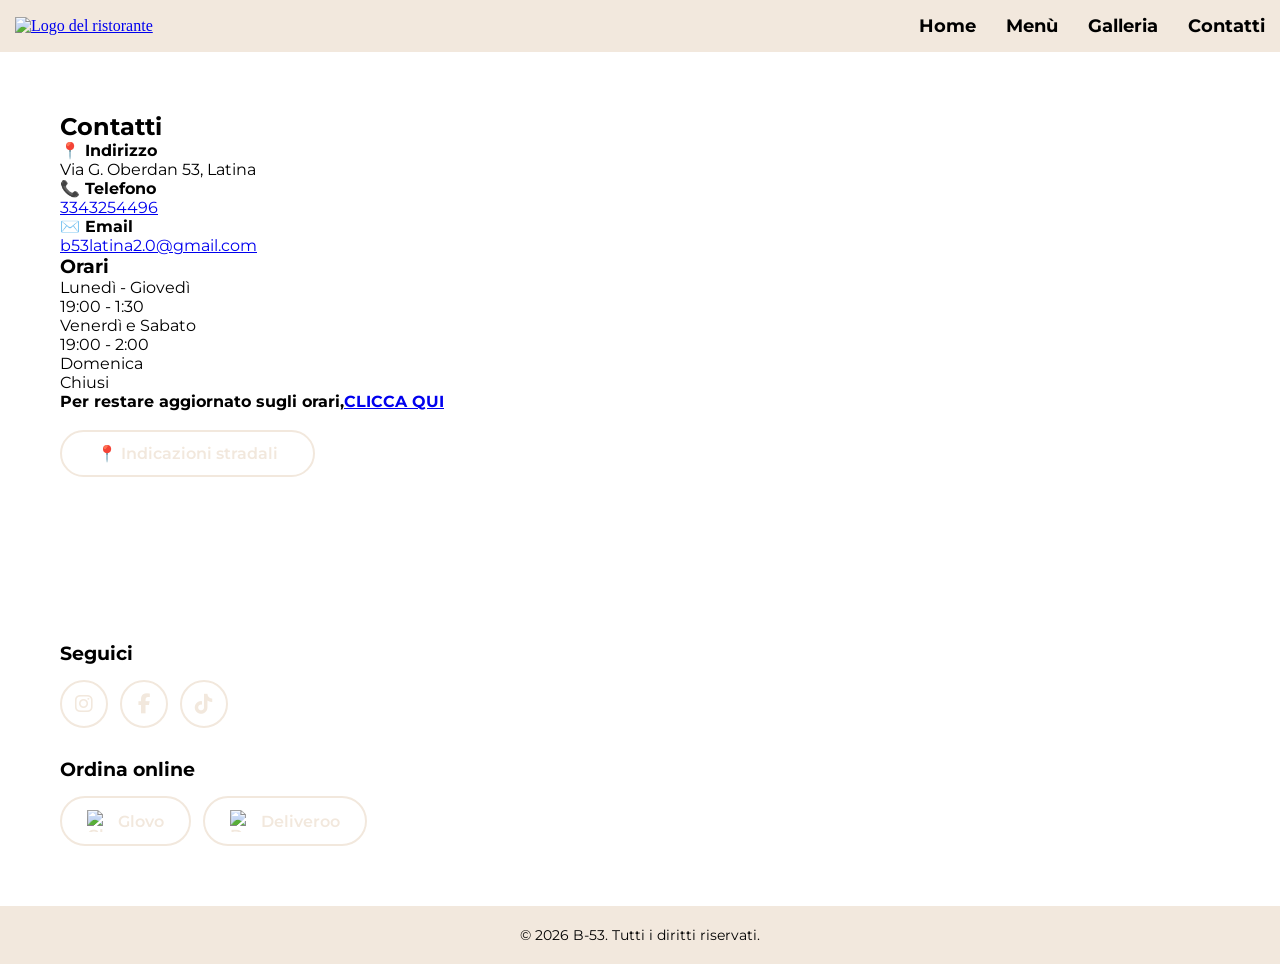
==== contatti.html @ 69b1971d "Add files via upload" ====
<!DOCTYPE html>
<html lang="it">
<head>
    <meta charset="UTF-8">
    <meta name="viewport" content="width=device-width, initial-scale=1.0">
    <link rel="stylesheet" href="https://cdnjs.cloudflare.com/ajax/libs/font-awesome/6.5.2/css/all.min.css">
    <title>B-53 | Contatti</title>
    <link rel="stylesheet" href="style.css">
</head> 

<body>  
    <header>    
        <nav class="navbar">
            <a href="index.html" class="logo">
                <img src="img/logo.png" alt="Logo del ristorante">
            </a>
            
            <ul class="nav-links">
                <li><a href="index.html">Home</a></li>
                <li><a href="menu.html">Menù</a></li>
                <li><a href="galleria.html">Galleria</a></li>
                <li><a href="contatti.html">Contatti</a></li>
            </ul>

            <div class="hamburger" id="hamburger">
                <span class="bar"></span>
                <span class="bar"></span>
                <span class="bar"></span>
            </div>
        </nav>
    </header>
 <script src="script.js"></script>

 <section class="contatti">
    <div class="info-contatti">
        <h2>Contatti</h2>

        <p><strong>📍 Indirizzo</strong><br>
        Via G. Oberdan 53, Latina</p>

        <p><strong>📞 Telefono</strong><br>
        <a href="tel:+393343254496">3343254496</a></p>

        <p><strong>✉️ Email</strong><br>
        <a href="mailto:b53latina2.0@gmail.com">b53latina2.0@gmail.com</a></p>

        <h3>Orari</h3>
        <p>
            Lunedì - Giovedì<br>
            19:00 - 1:30<br>
            Venerdì e Sabato<br>
            19:00 - 2:00<br>
            Domenica<br>
            Chiusi
        </p>

        <h4>Per restare aggiornato sugli orari,<a href="https://share.google/dBW0TLQTPuw51PBXa">CLICCA QUI</a></h4> <br>

        <a class="btn-maps"
           href="https://maps.app.goo.gl/AAS7L4aqoZqNnjse6"
           target="_blank">
            📍 Indicazioni stradali
        </a>
    </div>

    <div class="mappa">
        <!-- IFRAME DI GOOGLE MAPS -->
        <iframe src="https://www.google.com/maps/embed?pb=!1m18!1m12!1m3!1d2989.6521960547398!2d12.902539875538256!3d41.468458290963426!2m3!1f0!2f0!3f0!3m2!1i1024!2i768!4f13.1!3m3!1m2!1s0x13250c87623c914f%3A0x40299b32f0e936fd!2sB-53%20Locale%20con%20Cucina!5e0!3m2!1sit!2sit!4v1787313502764!5m2!1sit!2sit" width="600" height="450" style="border:0;" allowfullscreen="" loading="lazy" referrerpolicy="strict-origin-when-cross-origin">
        </iframe>
    </div>
  

    <se class="social-delivery">

        <h3>Seguici</h3>

        <div class="social-links">

            <a href="https://www.instagram.com/b53latina?utm_source=ig_web_button_share_sheet&igsi=ZDNlZDc0MzIxNw=="
               target="_blank"
               rel="noopener noreferrer"
               aria-label="Instagram">

                <i class="fa-brands fa-instagram"></i>

            </a>

            <a href="https://www.facebook.com/B53latina"
               target="_blank"
               rel="noopener noreferrer"
               aria-label="Facebook">

                <i class="fa-brands fa-facebook-f"></i>

            </a>

            <a href="https://www.tiktok.com/@b53latina?_r=1&_t=ZN-994KVNEhxqg"
                target="_blank"
                rel="noopener noreferrer"
                aria-label="TikTok">

                <i class="fa-brands fa-tiktok"></i>

            </a>

        </div>


        <h3>Ordina online</h3>

        <div class="delivery-links">

            <a href="https://glovo.go.link/open?link_type=store&store_id=563261&adjust_t=s321jkn"
               target="_blank"
               rel="noopener noreferrer">

                <img src="img/loghi-contatti/glovo-green.svg"
                     alt="Glovo">

                <span>Glovo</span>

            </a>

            <a href="https://deliveroo.it/menu/roma/latina/b-53-locale-con-cucina-via-oberdan-53?utm_campaign=organic&utm_medium=referrer&utm_source=menu_share"
               target="_blank"
               rel="noopener noreferrer">

                <img src="img/loghi-contatti/deliveroo-blue.svg"
                     alt="Deliveroo">

                <span>Deliveroo</span>

            </a>

        </div>

    </section>


 <footer class="footer">
    <p>&copy; 2026 B-53. Tutti i diritti riservati.</p>
 </footer>
</body>
</html>
---- style.css ----
@import url('https://fonts.googleapis.com/css2?family=Montserrat:wght@400;700&display=swap'); 

/*Elimina margini*/
* {
    margin: 0;
    padding: 0;
    box-sizing: border-box;
}

body {
    margin: 0;
}

/*Barra di navigazione*/
.navbar {
    display: flex;
    justify-content: space-between;
    align-items: center;
    background-color: #F2E8DD;
    opacity: 1;
    width: 100%;
    padding: 15px 15px
}

/*Logo*/
.logo img {
    height: 70px;
   
}

/*Lista dei link*/
.nav-links {
    list-style: none;
    display: flex;
    gap:30px; 
}

/*Link*/
.nav-links a {
    text-decoration: none;
    color: #000;
    font-size: 18px;
    font-weight: bold;
    font-family: 'Montserrat', serif;
    transition: color 0.7s ease;
}

.nav-links a:hover {
    color: 	#8B8970;
}

/*Hamburger menu*/
.hamburger {
    display:none;
    font-size: 30px;
    background: none;
    border: none;
    cursor: pointer;
}

.hamburger {
    display: none;
    cursor: pointer;
}
.bar {
    display: block;
    width: 25px;
    height: 3px;
    margin: 5px auto;
    -webkit-transition: all 0.3s ease-in-out;
    transition: all 0.3s ease-in-out;
    background-color: #000;
}
 /*Titolo home*/
.titolo-home {
    display: flex;
    align-items: center;
    text-align: center;
    margin: 40px 0;
    font-family: 'Montserrat', sans-serif;
    font-size: 24px;
    line-height: 1.5;
    color: #000;
}

.titolo-home::before,
.titolo-home::after {
    content: "";
    width: 150px;
    height: 2px;
    background-color:#F2E8DD; 
}

/*Stile per la sezione home*/
.foto-home{ 
    display: flex;
    justify-content: center;
    align-items: center;
    gap: 20px;
    margin: 40px 0;
}

.foto-home img {
    width: 30%;
    height: auto;
    object-fit: cover;
    border-radius: 30px;
}

.testo-home {
    text-align: center;
    margin: 40px 0;
    font-family: 'Montserrat', sans-serif;
    font-size: 18px;
    line-height: 1.5;
    color: #000;
}

/*Bottone menù*/
.menu-home-link {
    display: inline-block;
    padding: 12px 35px;
    border: 2px solid #F2E8DD;
    border-radius: 30px;
    color: #F2E8DD;
    text-decoration: none;
    font-weight: 600;
    transition: 0.3s;;
}

.menu-home-link:hover {
    background-color: #F2E8DD;
    color: #000;
}

/*Footer pagina*/
footer {   
    background-color: #F2E8DD;
    text-align: center;
    padding: 20px 0;
    font-family: 'Montserrat', sans-serif;
    font-size: 14px;
    color: #000;
}

/*Stile cellulare*/
@media (max-width:768px) {
    .hamburger{
        display:block;
    }
    .hamburger.active .bar:nth-child(2) {
        opacity: 0;
    }
    .hamburger.active .bar:nth-child(1) {
        transform: translateY(8px) rotate(45deg);
    }
    .hamburger.active .bar:nth-child(3) {
        transform: translateY(-8px) rotate(-45deg);
    }

    .nav-links {
        position:fixed;
        left:-100%;
        /*per modificare lo spazio tra il menu e la parte superiore della pagina, puoi modificare il valore di top*/
        top:80px;
        gap: 5px;
        flex-direction: column;
        background-color: #F2E8DD; 
        width: 100%;
        text-align: center;
        transition:0.3s;
    }

    .nav-links.a {
        margin: 15px 0;
    }

    .nav-links.active {
        left:0;
    }

    .foto-home {
        display:flex;
        flex-direction: column;
        gap: 20px;
        padding: 15px;
        width: 100%;
        box-sizing: border-box;
    }

    .foto-home img {
        width: 85%;
        height: auto;
        border-radius: 8px;
        object-fit: cover;
    }

    /*1 e 3 foto allineate a sx*/
    .foto-home img:nth-child(odd){
        align-self: flex-start;
    }

    /*Prende la 2 foto e la spinge a dx*/
    .foto-home img:nth-child(even){
        align-self: flex-end;
    }

    /*Ripristina il layout per schermi più larghi*/
@media (min-width: 760px) {
    .foto-home{
        flex-direction: row;
        justify-content: space-between;
    }

    .foto-home img{
        width: 31%;  /*Ritorna alla griglia a 3 colonne affiancate*/
        align-self:auto; 
    }

}
    .testo-home {
        font-size: 16px;
        margin: 20px 0;
    }

    .menu-home-link {
        padding: 10px 25px;
        font-size: 16px;
        text-align: center;
    }

}

/*Stile menù ottimizzato per cellulare*/
/* Contenitore principale */
.menu-container {
  width: 100%;
  max-width: 680px; /* Non diventa mai troppo largo nemmeno su tablet/desktop */
  margin: 0 auto;
  padding: 15px 20px 40px 20px;
  box-sizing: border-box;
  font-family: 'Poppins', sans-serif; /* Font pulito per i testi */
  color: #222222;
}

.carta-vini {
    text-align: center;
    margin: 30px 0 70px;
}

.btn-carta-vini{
    display: inline-block;
    font-family: 'Montserrat', sans-serif;

    padding: 12px 35px;

    border: 2px solid #F2E8DD;
    border-radius: 30px;

    color: #F2E8DD;
    text-decoration: none;

    font-weight: 600;

    transition: 0.3s;
}

.btn-carta-vini:hover {
    background-color: #F2E8DD;
    color: #222;
}

/* Titolo della Categoria (es. ANTIPASTI, PRIMI) */
.categoria-titolo {
  font-family: 'Montserrat', sans-serif;
  font-size: 1.35rem;
  font-weight: 700;
  text-transform: uppercase;
  letter-spacing: 1px;
  color: #111;
  margin-top: 35px;
  margin-bottom: 20px;
  padding-bottom: 8px;
  border-bottom: 2px solid #111; /* Linea elegante sotto la categoria */
  cursor: pointer;
  user-select: none;
  /*Freccia per indicare che la categoria è cliccabile*/
  display: flex;
  justify-content: space-between;
  align-items: center; 
}

.categoria-titolo::after {
  content: '▼'; /* Freccia verso il basso */
  font-size: 0.9rem;
  transition: transform 0.3s ease;
}

.categoria-titolo.aperta::after {
  transform: rotate(180deg); /* Ruota la freccia quando la categoria è aperta */
}

.categoria-piatti {
  display: none; /* Nasconde i piatti inizialmente */
  padding-top: 20px;
}

.categoria-piatti.aperta {
  display: block; /* Mostra i piatti quando la categoria è aperta */
}

/* Singolo Piatto */
.piatto-item {
  margin-bottom: 22px;
  padding-bottom: 12px;
  border-bottom: 1px dashed #e0e0e0; /* Divisore discreto tra un piatto e l'altro */
}

.piatto-item:last-child {
  border-bottom: none; /* Rimuove la linea dall'ultimo piatto di una categoria */
}

/* Riga con Nome e Prezzo */
.piatto-header {
  display: flex;
  justify-content: space-between;
  align-items: baseline; /* Allinea perfettamente il prezzo sulla linea del testo */
  gap: 12px; /* Impedisce al nome e al prezzo di appiccicarsi su schermi piccoli */
}

/* Nome del piatto */
.piatto-nome {
  font-weight: 600;
  font-size: 1.05rem; /* Dimensione ideale per la lettura da cellulare */
  line-height: 1.3;
  color: #1a1a1a;
}

/* Prezzo */
.piatto-prezzo {
  font-weight: 700;
  font-size: 1.05rem;
  color: #000;
  white-space: nowrap; /* Impedisce al prezzo di andare a capo su schermi stretti (es. "12,00 €") */
}

/* Descrizione / Ingredienti */
.piatto-ingredienti {
  margin: 6px 0 0 0;
  font-size: 0.88rem;
  line-height: 1.4;
  color: #666666;
  font-style: italic;
  padding-right: 15px; /* Lascia un po' di respiro sul margine destro */
}

/*Adattamento automatico per tablet e desktop*/
@media (min-width: 768px) {
  .menu-container {
    padding: 30px 0;
  }
  
  .categoria-titolo {
    font-size: 1.6rem;
    margin-top: 50px;
  }

  .piatto-nome, .piatto-prezzo {
    font-size: 1.15rem;
  }
  
  .piatto-ingredienti {
    font-size: 0.95rem;
  }
}


/*Pagina contatti*/
.contatti {
    display: grid;
    grid-template-columns: 1fr 1.4fr;
    gap: 40px;
    max-width: 1200px;
    margin: 0 auto;
    padding: 60px 20px;
    font-family: 'Montserrat', sans-serif;
}

.info-contatti {
    padding: 0;
}

.mappa {
    width: 100%;
    height: 450px;
    overflow: hidden;
    border-radius: 16px;
}

.mappa iframe {
    width: 100%;
    height: 100%;
    border: 0;
}

.btn-maps {
    display: inline-block;

    padding: 12px 35px;

    border: 2px solid #F2E8DD;
    border-radius: 30px;

    color: #F2E8DD;
    text-decoration: none;

    font-weight: 600;

    transition: 0.3s;
}

.btn-maps:hover {
    background-color: #F2E8DD;
    color: #222;
}

/*Smartphone */
@media (max-width: 768px) {
    .contatti {
        grid-template-columns: 1fr;
        gap: 20px;
        padding: 40px 15px;
    }

    .mappa {
        height: 350px;
    }

    .info-contatti {
        padding: 20px;
    }
}

/* SOCIAL e DELIVERY */

.social-delivery {
    margin-top: 40px;
    margin-left: 0;
    padding-left: 0;
    font-family: 'Montserrat', sans-serif;
}

.social-delivery h3 {
    margin-bottom: 15px;
}


/* SOCIAL */

.social-links {
    display: flex;
    gap: 12px;
    margin-bottom: 30px;
}

.social-links a {
    display: flex;
    align-items: center;
    justify-content: center;

    width: 48px;
    height: 48px;

    border: 2px solid #F2E8DD;
    border-radius: 50%;

    color: #F2E8DD;
    text-decoration: none;

    font-size: 20px;

    transition: 0.3s;
}

.social-links a:hover {
    background-color: #F2E8DD;
    color: #222;
}


/* DELIVERY */

.delivery-links {
    display: flex;
    flex-wrap: wrap;
    gap: 12px;
}

.delivery-links a {
    display: inline-flex;
    align-items: center;
    justify-content: center;
    gap: 9px;

    padding: 12px 25px;

    border: 2px solid #F2E8DD;
    border-radius: 30px;

    color: #F2E8DD;
    text-decoration: none;

    font-weight: 600;

    transition: 0.3s;
}

.delivery-links a:hover {
    background-color: #F2E8DD;
    color: #222;
}

.delivery-links img {
    width: 22px;
    height: 22px;
    object-fit: contain;
}


/* SMARPHONE SOCIAL E DELIVERY*/

@media (max-width: 768px) {

    .social-links a {
        width: 45px;
        height: 45px;
    }

    .delivery-links {
        width: 100%;
    }

    .delivery-links a {
        flex: 1;
    }

}


/*GALLERIA*/
.titolo-galleria {

    display: flex;
    align-items: center;
    justify-content: center;
    gap: 15px;
    margin: 45px 15px 20px;
    text-align: center;
    font-family: 'Montserrat', sans-serif;
    font-size: 25px;
    font-weight: 700;
    color: #000;
}


/* Linee ai lati del titolo */

.titolo-galleria::before,
.titolo-galleria::after {

    content: "";
    flex: 1;
    max-width: 120px;
    height: 2px;
    background-color: #F2E8DD;
}


/* =========================================
   TESTO INTRODUTTIVO
========================================= */

.intro-galleria {

    max-width: 600px;
    margin: 0 auto 45px;
    padding: 0 20px;
    text-align: center;
    font-family: 'Montserrat', sans-serif;
    font-size: 16px;
    line-height: 1.6;
    color: #000;
}


/* =========================================
   GALLERIA
========================================= */

.galleria {
    display: flex;
    flex-direction: column;
    gap: 25px;
    width: 100%;
    max-width: 900px;
    margin: 0 auto;
    padding: 0 20px 60px;
}


/* =========================================
   FOTO
========================================= */

.foto-galleria {

    width: 75%;
    overflow: hidden;
    border-radius: 10px;
    cursor: pointer;
}


.foto-galleria img {

    display: block;
    width: 100%;
    height: auto;
    aspect-ratio: 4 / 3;
    object-fit: cover;
    transition: transform 0.5s ease;
}


/* Effetto quando passi sopra con il mouse */

.foto-galleria:hover img {
    transform: scale(1.04);
}


/* Foto alternate */

.foto-galleria:nth-child(odd) {
    align-self: flex-start;
}


.foto-galleria:nth-child(even) {
    align-self: flex-end;
}

/* =========================================
   LIGHTBOX
========================================= */

.lightbox {

    position: fixed;
    inset: 0;
    z-index: 9999;
    display: flex;
    align-items: center;
    justify-content: center;
    background-color: rgba(0, 0, 0, 0.94);
    opacity: 0;
    visibility: hidden;
    transition: opacity 0.3s ease;

}


/* Lightbox aperto */

.lightbox.active {
    opacity: 1;
    visibility: visible;
}

/* =========================================
   IMMAGINE LIGHTBOX
========================================= */

.lightbox-image {
    max-width: 88%;
    max-height: 85vh;
    object-fit: contain;
}

/* =========================================
   BOTTONE CHIUSURA
========================================= */

.lightbox-close {
    position: absolute;
    top: 15px;
    right: 20px;
    border: none;
    background: none;
    color: white;
    font-size: 40px;
    font-family: 'Montserrat', sans-serif;
    font-weight: 300;
    cursor: pointer;
}

/* =========================================
   FRECCE
========================================= */

.lightbox-arrow {
    position: absolute;
    top: 50%;
    transform: translateY(-50%);
    border: none;
    background: none;
    color: white;
    font-size: 45px;
    font-family: 'Montserrat', sans-serif;
    cursor: pointer;
}

.lightbox-prev {
    left: 10px;
}

.lightbox-next {
    right: 10px;
}


/* =========================================
   DESKTOP
========================================= */

@media (min-width: 769px) {

    .titolo-galleria {
        margin-top: 60px;
        font-size: 28px;
    }

    .galleria {
        gap: 35px;
    }

    .foto-galleria {
        width: 55%;
    }

    .foto-galleria:nth-child(odd) {
        align-self: flex-start;
    }

    .foto-galleria:nth-child(even) {
        align-self: flex-end;
    }

}


/* =========================================
   MOBILE
========================================= */

@media (max-width: 768px) {

    .titolo-galleria {

        font-size: 22px;
        gap: 10px;
        margin-top: 35px;
    }

    .titolo-galleria::before,
    .titolo-galleria::after {
        max-width: 50px;
    }

    .intro-galleria {
        font-size: 14px;
        margin-bottom: 35px;

    }

    .galleria {
        padding: 0 15px 50px;
        gap: 20px;
    }

    .foto-galleria {
        width: 85%;
        border-radius: 8px;
    }

    .lightbox-image {
        max-width: 92%;
        max-height: 80vh;
    }

    .lightbox-arrow {
        font-size: 38px;
    }

}
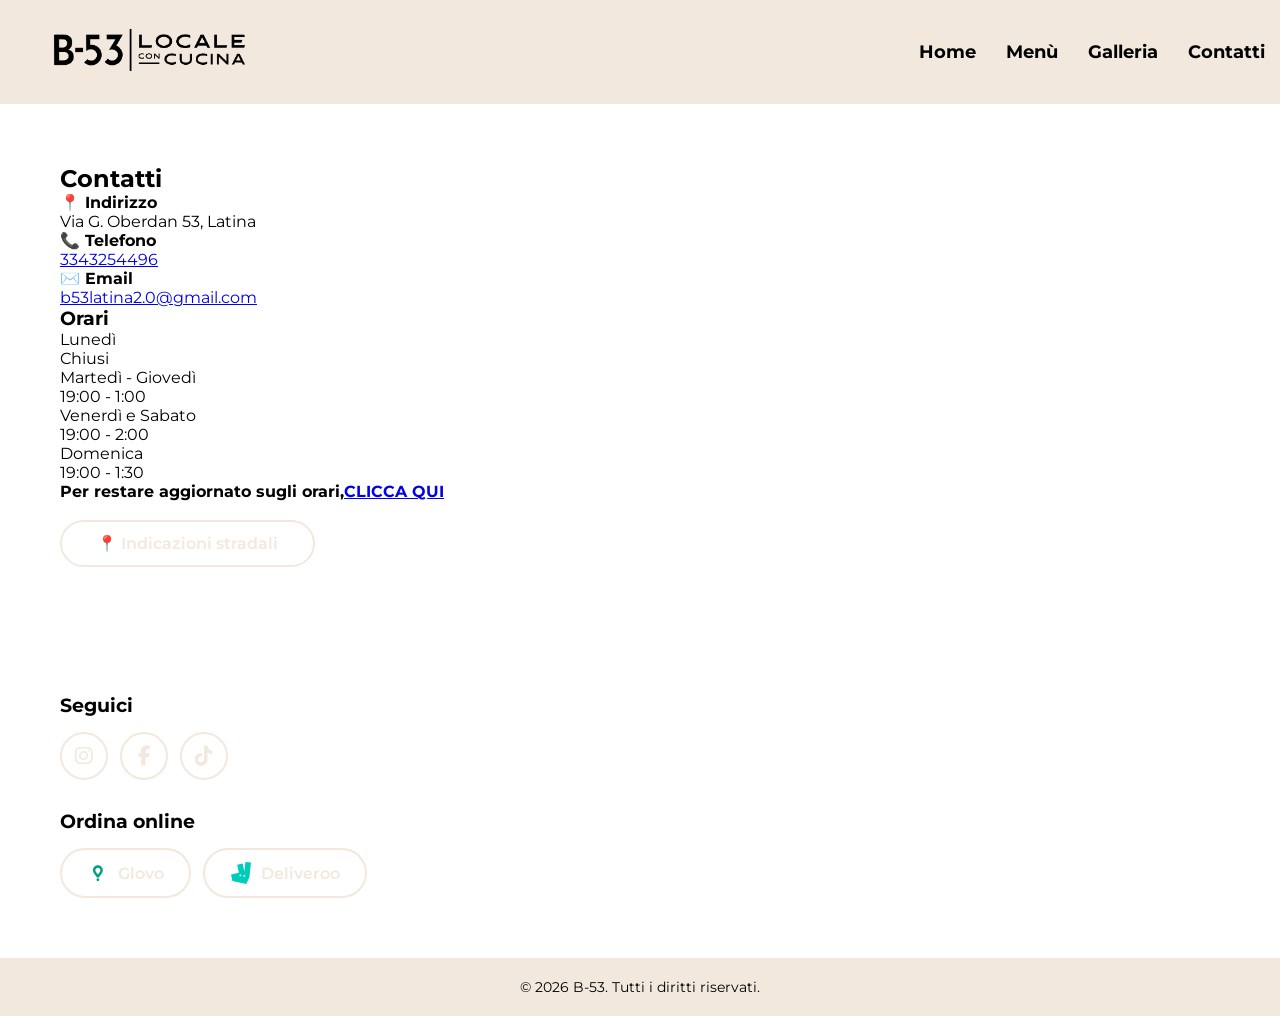
==== commit b9ae42d9: "Update contatti.html" ====
--- a/contatti.html
+++ b/contatti.html
@@ -46,12 +46,14 @@
 
         <h3>Orari</h3>
         <p>
-            Lunedì - Giovedì<br>
-            19:00 - 1:30<br>
+            Lunedì<br>
+            Chiusi<br>
+            Martedì - Giovedì<br>
+            19:00 - 1:00<br>
             Venerdì e Sabato<br>
             19:00 - 2:00<br>
             Domenica<br>
-            Chiusi
+            19:00 - 1:30
         </p>
 
         <h4>Per restare aggiornato sugli orari,<a href="https://share.google/dBW0TLQTPuw51PBXa">CLICCA QUI</a></h4> <br>
@@ -141,4 +143,4 @@
     <p>&copy; 2026 B-53. Tutti i diritti riservati.</p>
  </footer>
 </body>
-</html>+</html>
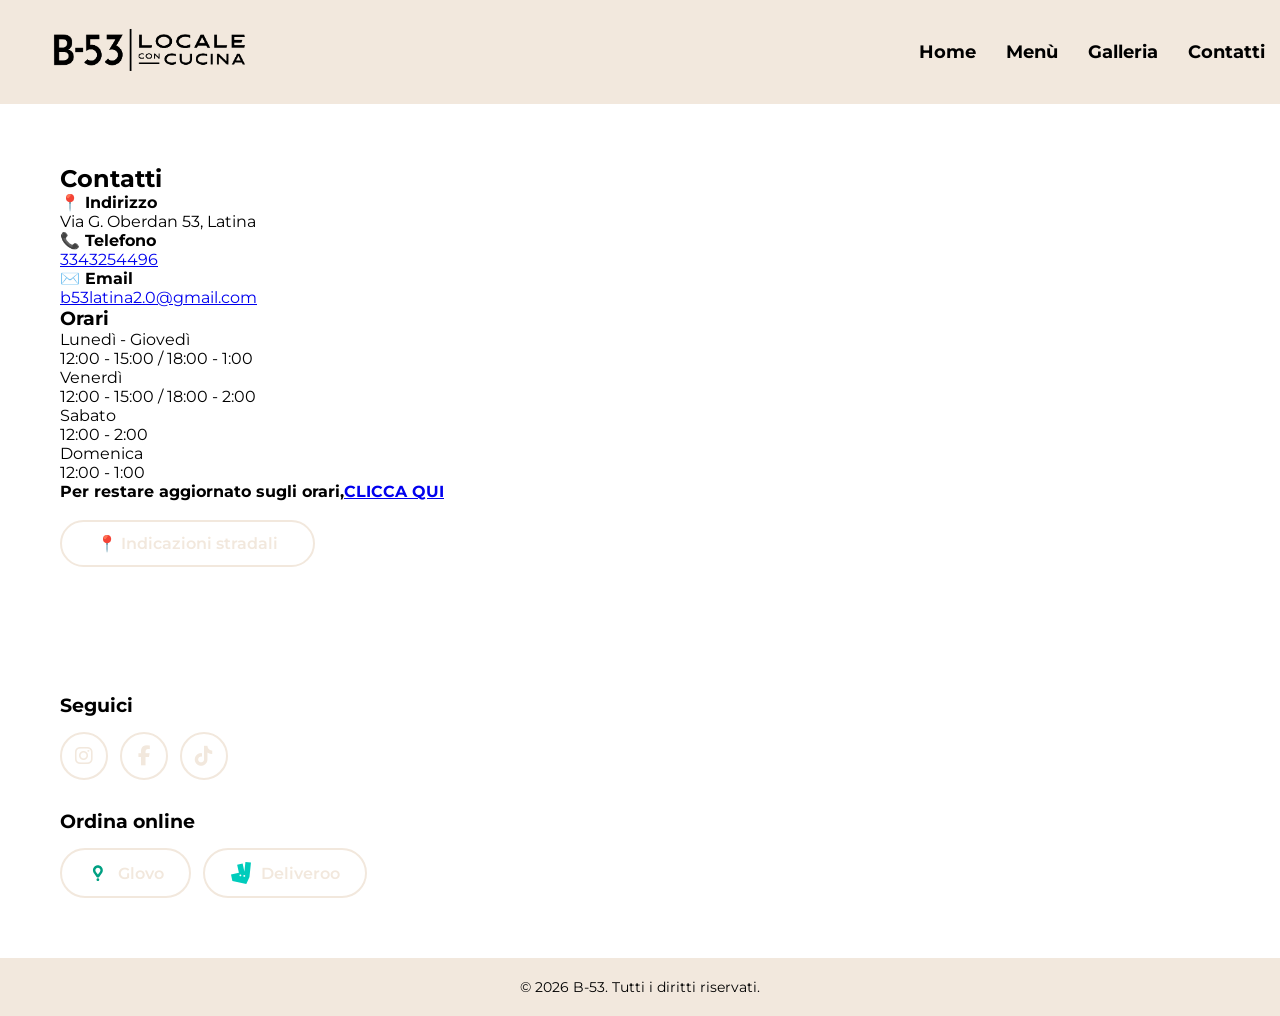
==== commit 717216e4: "Update contatti.html" ====
--- a/contatti.html
+++ b/contatti.html
@@ -5,6 +5,8 @@
     <meta name="viewport" content="width=device-width, initial-scale=1.0">
     <link rel="stylesheet" href="https://cdnjs.cloudflare.com/ajax/libs/font-awesome/6.5.2/css/all.min.css">
     <title>B-53 | Contatti</title>
+    <meta name="description" content="Contatta il B-53 a Latina. Trova indirizzo, informazioni, orari e tutti i riferimenti per raggiungere il nostro ristorante nel centro di Latina">
+    <meta name="robots" content="index, follow">
     <link rel="stylesheet" href="style.css">
 </head> 
 
@@ -46,14 +48,14 @@
 
         <h3>Orari</h3>
         <p>
-            Lunedì<br>
-            Chiusi<br>
-            Martedì - Giovedì<br>
-            19:00 - 1:00<br>
-            Venerdì e Sabato<br>
-            19:00 - 2:00<br>
+            Lunedì - Giovedì<br>
+            12:00 - 15:00 / 18:00 - 1:00<br>
+            Venerdì<br>
+            12:00 - 15:00 / 18:00 - 2:00<br>
+            Sabato<br>
+            12:00 - 2:00<br>
             Domenica<br>
-            19:00 - 1:30
+            12:00 - 1:00
         </p>
 
         <h4>Per restare aggiornato sugli orari,<a href="https://share.google/dBW0TLQTPuw51PBXa">CLICCA QUI</a></h4> <br>
